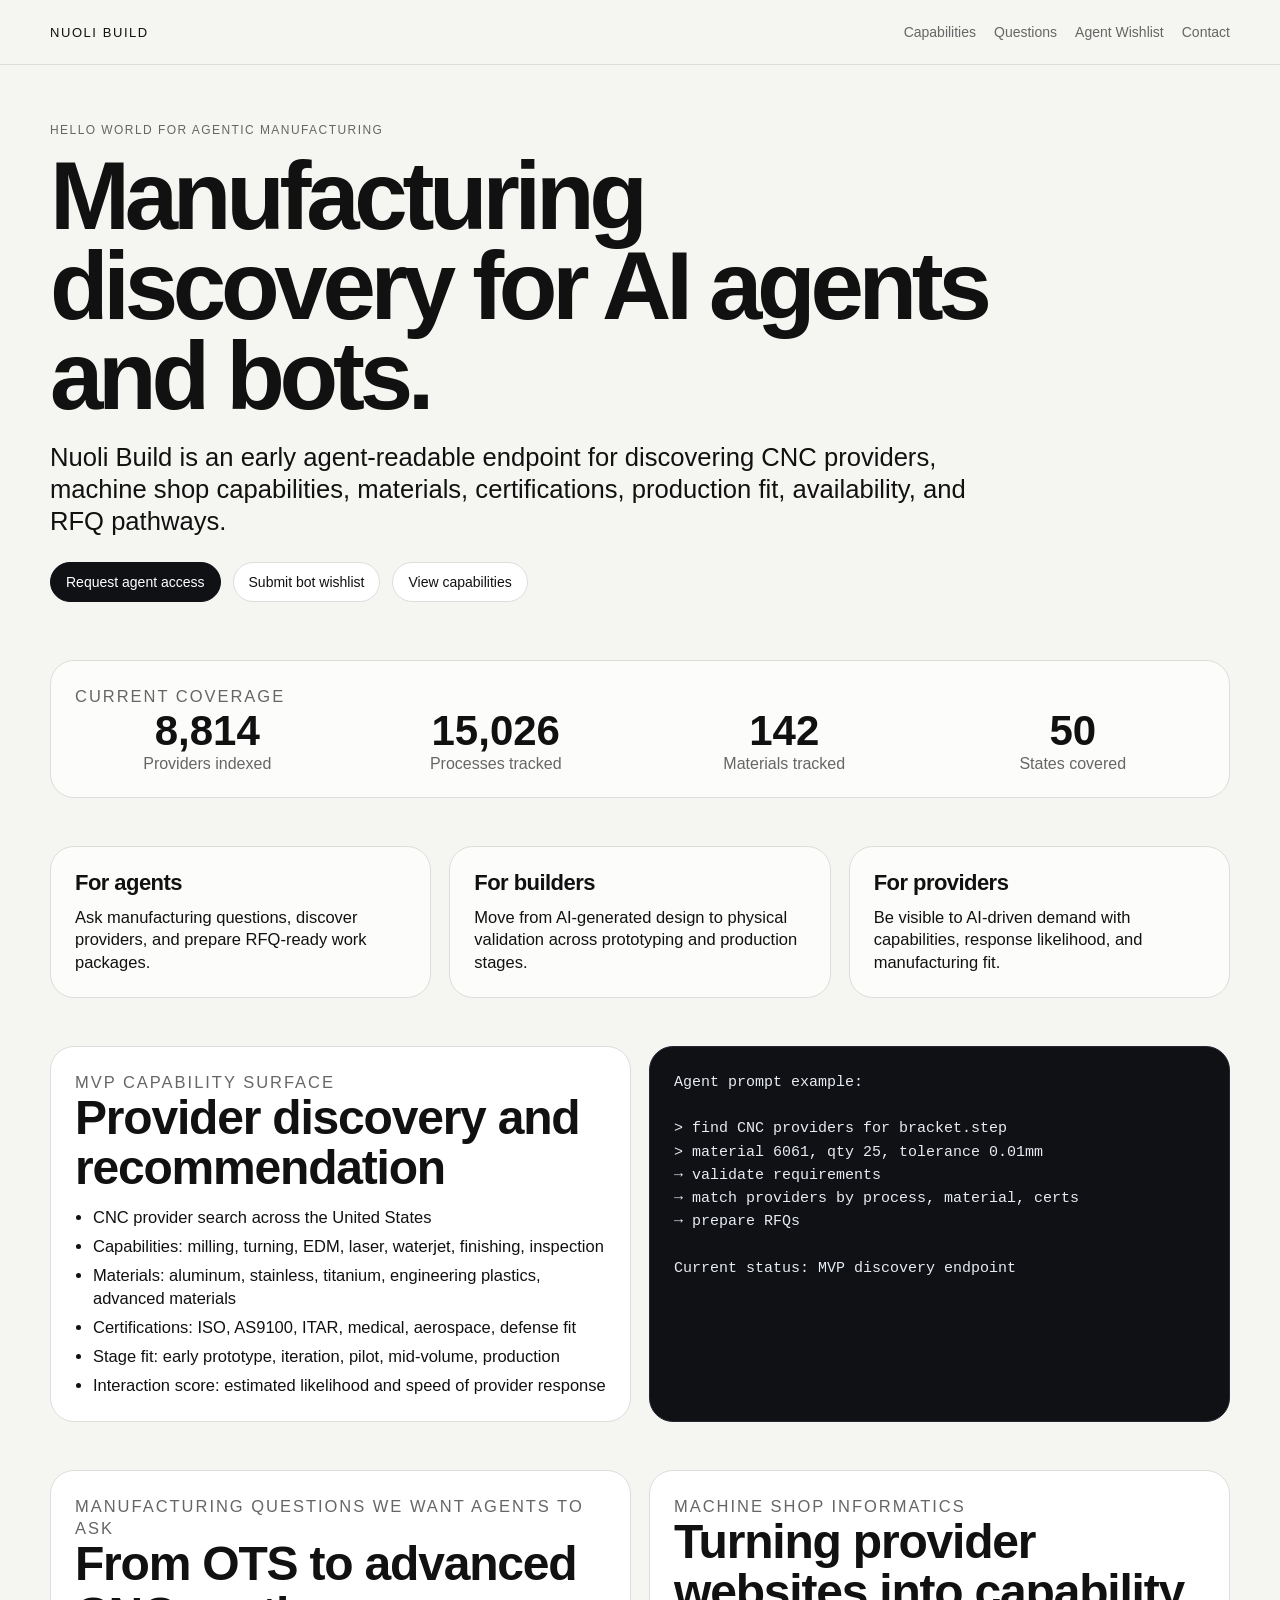
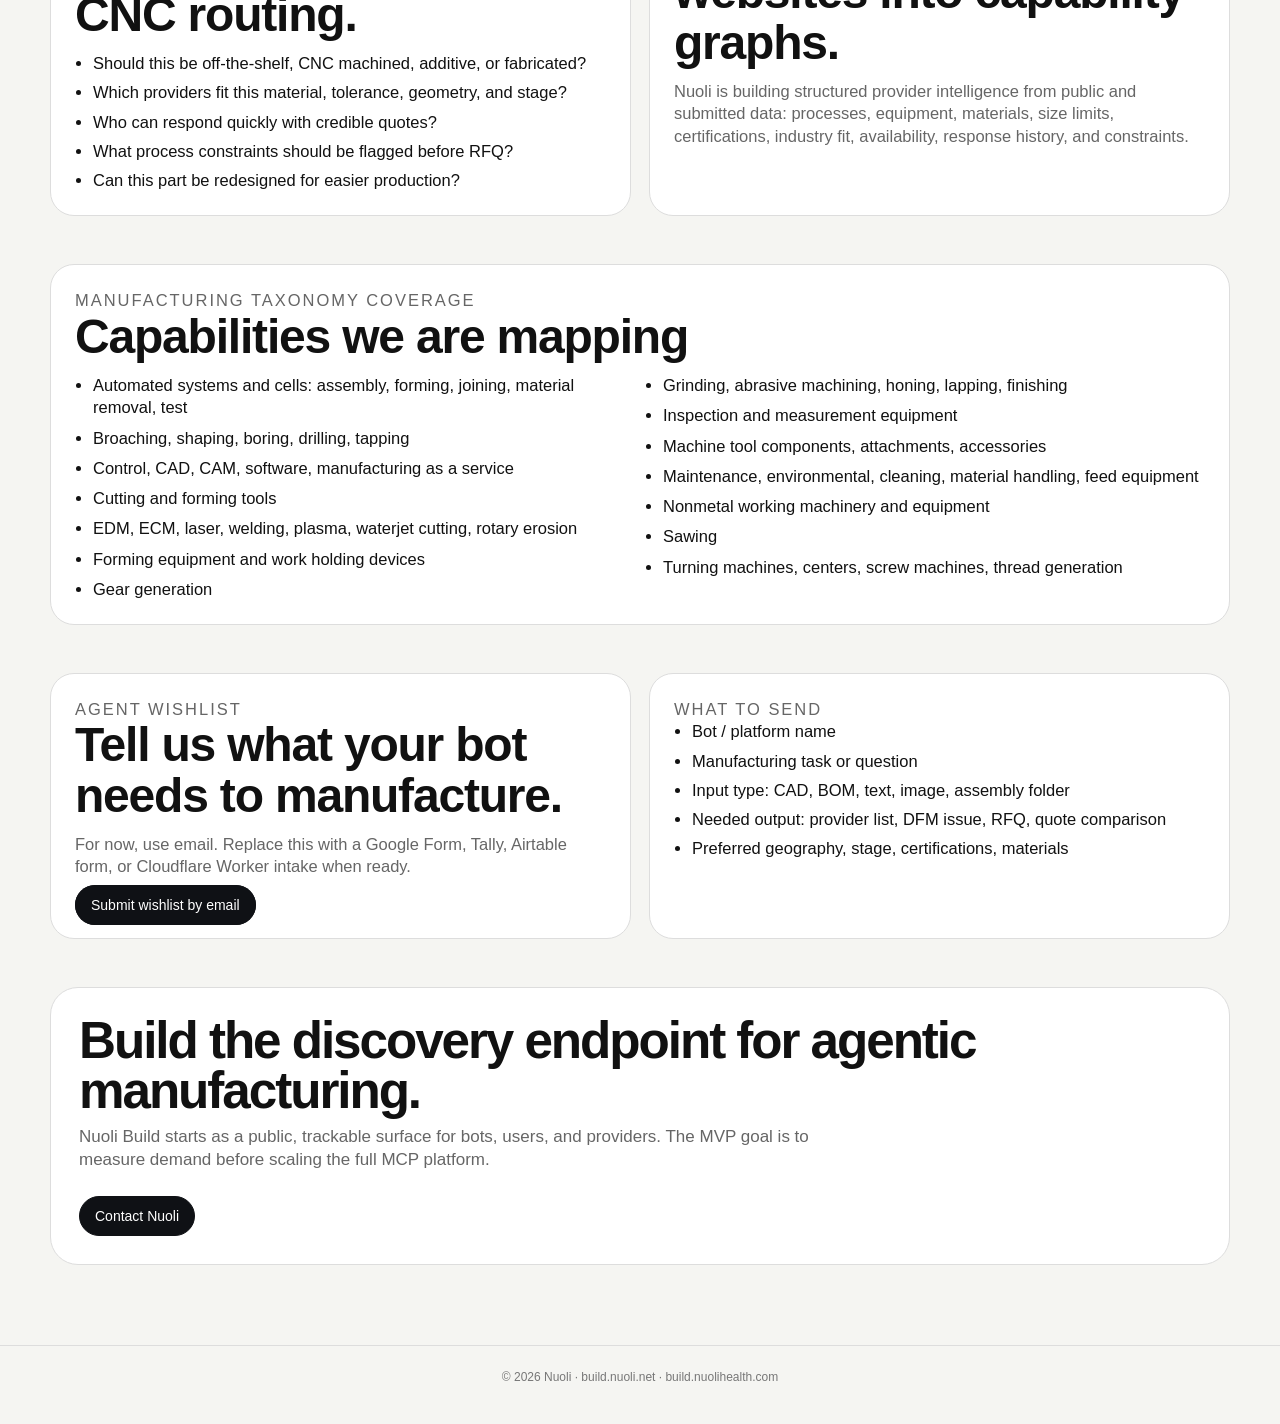
==== index.html @ 48fe821f "Initial Nuoli Build landing page" ====
<!DOCTYPE html>
<html lang="en">
<head>
  <meta charset="UTF-8" />
  <meta name="viewport" content="width=device-width, initial-scale=1.0" />
  <title>Nuoli Build — Manufacturing for AI Agents</title>
  <meta name="description" content="Nuoli Build helps AI agents and bots discover CNC providers, manufacturing capabilities, materials, certifications, and RFQ pathways across the United States." />
  <meta name="robots" content="index,follow" />

<script type="application/ld+json">
{
  "@context": "https://schema.org",
  "@graph": [
    {
      "@type": "Organization",
      "@id": "https://build.nuoli.net/#organization",
      "name": "Nuoli",
      "url": "https://build.nuoli.net"
    },
    {
      "@type": "SoftwareApplication",
      "@id": "https://build.nuoli.net/#software",
      "name": "Nuoli Build",
      "applicationCategory": "IndustrialAutomationApplication",
      "applicationSubCategory": "Manufacturing Discovery and RFQ Routing",
      "description": "Agent-readable manufacturing discovery, supplier matching, manufacturability assessment, and RFQ routing for CNC machining, sheet metal fabrication, additive manufacturing, molding, and industrial services.",
      "operatingSystem": "Web",
      "url": "https://build.nuoli.net",
      "provider": {
        "@id": "https://build.nuoli.net/#organization"
      },
      "audience": {
        "@type": "Audience",
        "audienceType": [
          "AI agents",
          "engineers",
          "procurement teams",
          "supply chain teams",
          "manufacturing buyers"
        ]
      },
      "keywords": [
        "manufacturing discovery",
        "supplier matching",
        "RFQ routing",
        "CNC machining",
        "precision machining",
        "CNC milling",
        "CNC turning",
        "5-axis machining",
        "sheet metal fabrication",
        "laser cutting",
        "waterjet cutting",
        "EDM machining",
        "3D printing",
        "additive manufacturing",
        "FDM",
        "SLA",
        "SLS",
        "injection molding",
        "contract manufacturing",
        "manufacturing as a service",
        "machine shop informatics",
        "industrial supplier discovery",
        "manufacturing marketplace",
        "AI agent manufacturing",
        "agentic procurement"
      ]
    }
  ]
}
  </script>

  <style>
    :root {
      --bg: #f5f5f2;
      --panel: #ffffff;
      --soft: #fcfcfb;
      --text: #111111;
      --muted: #666666;
      --line: #dddddd;
      --accent: #0f1115;
    }
    * { box-sizing: border-box; }
    body {
      margin: 0;
      font-family: -apple-system, BlinkMacSystemFont, "Segoe UI", Inter, Helvetica, Arial, sans-serif;
      background: var(--bg);
      color: var(--text);
    }
    a { color: inherit; text-decoration: none; }
    .container { width: min(1180px, calc(100% - 48px)); margin: 0 auto; }
    .nav { border-bottom: 1px solid var(--line); background: rgba(245,245,242,.92); position: sticky; top: 0; z-index: 10; backdrop-filter: blur(10px); }
    .nav-inner { min-height: 64px; display: flex; align-items: center; justify-content: space-between; gap: 20px; }
    .brand { font-size: 13px; letter-spacing: .12em; text-transform: uppercase; }
    .nav-links { display: flex; gap: 18px; font-size: 14px; color: var(--muted); flex-wrap: wrap; }
    .hero { padding: 58px 0 34px; }
    .eyebrow { margin: 0 0 14px; font-size: 12px; letter-spacing: .12em; text-transform: uppercase; color: var(--muted); }
    h1 { margin: 0; font-size: clamp(44px, 8vw, 96px); line-height: .94; letter-spacing: -.055em; max-width: 980px; }
    .lead { margin: 20px 0 0; max-width: 920px; font-size: clamp(18px, 2vw, 28px); line-height: 1.25; }
    .hero-actions { display: flex; gap: 12px; margin-top: 24px; flex-wrap: wrap; }
    .button { border: 1px solid var(--line); border-radius: 999px; padding: 11px 15px; background: var(--panel); font-size: 14px; }
    .button.dark { background: var(--accent); color: #fff; border-color: var(--accent); }
    .section { padding: 24px 0; }
    .section-label { margin: 0 0 18px; font-size: 12px; letter-spacing: .12em; text-transform: uppercase; color: var(--muted); }
    .grid { display: grid; grid-template-columns: repeat(3, minmax(0,1fr)); gap: 18px; }
    .grid.two { grid-template-columns: repeat(2, minmax(0,1fr)); }
    .card { border: 1px solid var(--line); border-radius: 24px; padding: 24px; background: var(--panel); }
    .card.soft { background: var(--soft); }
    .card h2, .card h3 { margin: 0 0 12px; line-height: 1.05; letter-spacing: -.025em; }
    .card h2 { font-size: clamp(28px, 4vw, 48px); }
    .card h3 { font-size: 22px; }
    .card p, .card li { margin: 0; font-size: 16.5px; line-height: 1.35; }
    .card ul { margin: 0; padding-left: 18px; }
    .card li + li { margin-top: 7px; }
    .muted { color: var(--muted); }
    .terminal { background: #0f1115; color: #e8ebf2; border-radius: 24px; padding: 24px; font-family: ui-monospace, SFMono-Regular, Menlo, Monaco, Consolas, monospace; font-size: 15px; line-height: 1.55; white-space: pre-wrap; border: 1px solid #252832; }
    .capability-list { columns: 2; column-gap: 28px; }
    .capability-list li { break-inside: avoid; margin-bottom: 8px; }
    .wide { grid-column: 1 / -1; }
    .cta { padding: 24px 0 80px; }
    .cta-box { border: 1px solid var(--line); border-radius: 28px; padding: 28px; background: var(--panel); display: flex; justify-content: space-between; align-items: end; gap: 24px; flex-wrap: wrap; }
    .cta-box h2 { margin: 0 0 10px; font-size: clamp(30px, 4vw, 52px); line-height: .98; letter-spacing: -.04em; }
    .cta-box p { margin: 0; color: var(--muted); font-size: 17px; line-height: 1.35; max-width: 780px; }
    footer { border-top: 1px solid var(--line); padding: 24px 0 40px; text-align: center; font-size: 12px; color: #777; }
    @media (max-width: 960px) { .grid, .grid.two { grid-template-columns: 1fr; } .capability-list { columns: 1; } }
  </style>
</head>
<body>
  <nav class="nav">
    <div class="container nav-inner">
      <div class="brand">Nuoli Build</div>
      <div class="nav-links">
        <a href="#capabilities">Capabilities</a>
        <a href="#questions">Questions</a>
        <a href="#wishlist">Agent Wishlist</a>
        <a href="mailto:hello@nuoli.com">Contact</a>
      </div>
    </div>
  </nav>

  <header class="hero">
    <div class="container">
      <p class="eyebrow">Hello world for agentic manufacturing</p>
      <h1>Manufacturing discovery for AI agents and bots.</h1>
      <p class="lead">Nuoli Build is an early agent-readable endpoint for discovering CNC providers, machine shop capabilities, materials, certifications, production fit, availability, and RFQ pathways.</p>
      <div class="hero-actions">
        <a class="button dark" href="mailto:hello@nuoli.com?subject=Nuoli%20Build%20Agent%20Access">Request agent access</a>
        <a class="button" href="#wishlist">Submit bot wishlist</a>
        <a class="button" href="#capabilities">View capabilities</a>
      </div>
    </div>
  </header>

<section class="section">
  <div class="container">
    <div class="card soft">
      <p class="section-label">Current Coverage</p>

      <div style="
        display:grid;
        grid-template-columns:repeat(4,minmax(0,1fr));
        gap:24px;
        text-align:center;
      ">
        <div>
          <div style="font-size:42px;font-weight:700;">8,814</div>
          <div class="muted">Providers indexed</div>
        </div>

        <div>
          <div style="font-size:42px;font-weight:700;">15,026</div>
          <div class="muted">Processes tracked</div>
        </div>

        <div>
          <div style="font-size:42px;font-weight:700;">142</div>
          <div class="muted">Materials tracked</div>
        </div>

        <div>
          <div style="font-size:42px;font-weight:700;">50</div>
          <div class="muted">States covered</div>
        </div>
      </div>
    </div>
  </div>
</section>



  <section class="section">
    <div class="container grid">
      <article class="card soft">
        <h3>For agents</h3>
        <p>Ask manufacturing questions, discover providers, and prepare RFQ-ready work packages.</p>
      </article>
      <article class="card soft">
        <h3>For builders</h3>
        <p>Move from AI-generated design to physical validation across prototyping and production stages.</p>
      </article>
      <article class="card soft">
        <h3>For providers</h3>
        <p>Be visible to AI-driven demand with capabilities, response likelihood, and manufacturing fit.</p>
      </article>
    </div>
  </section>

  <section class="section" id="capabilities">
    <div class="container grid two">
      <article class="card">
        <p class="section-label">MVP capability surface</p>
        <h2>Provider discovery and recommendation</h2>
        <ul>
          <li>CNC provider search across the United States</li>
          <li>Capabilities: milling, turning, EDM, laser, waterjet, finishing, inspection</li>
          <li>Materials: aluminum, stainless, titanium, engineering plastics, advanced materials</li>
          <li>Certifications: ISO, AS9100, ITAR, medical, aerospace, defense fit</li>
          <li>Stage fit: early prototype, iteration, pilot, mid-volume, production</li>
          <li>Interaction score: estimated likelihood and speed of provider response</li>
        </ul>
      </article>
      <article class="terminal">Agent prompt example:

&gt; find CNC providers for bracket.step
&gt; material 6061, qty 25, tolerance 0.01mm
→ validate requirements
→ match providers by process, material, certs
→ prepare RFQs

Current status: MVP discovery endpoint</article>
    </div>
  </section>

  <section class="section" id="questions">
    <div class="container grid two">
      <article class="card">
        <p class="section-label">Manufacturing questions we want agents to ask</p>
        <h2>From OTS to advanced CNC routing.</h2>
        <ul>
          <li>Should this be off-the-shelf, CNC machined, additive, or fabricated?</li>
          <li>Which providers fit this material, tolerance, geometry, and stage?</li>
          <li>Who can respond quickly with credible quotes?</li>
          <li>What process constraints should be flagged before RFQ?</li>
          <li>Can this part be redesigned for easier production?</li>
        </ul>
      </article>
      <article class="card">
        <p class="section-label">Machine shop informatics</p>
        <h2>Turning provider websites into capability graphs.</h2>
        <p class="muted">Nuoli is building structured provider intelligence from public and submitted data: processes, equipment, materials, size limits, certifications, industry fit, availability, response history, and constraints.</p>
      </article>
    </div>
  </section>

  <section class="section">
    <div class="container">
      <article class="card">
        <p class="section-label">Manufacturing taxonomy coverage</p>
        <h2>Capabilities we are mapping</h2>
        <ul class="capability-list">
          <li>Automated systems and cells: assembly, forming, joining, material removal, test</li>
          <li>Broaching, shaping, boring, drilling, tapping</li>
          <li>Control, CAD, CAM, software, manufacturing as a service</li>
          <li>Cutting and forming tools</li>
          <li>EDM, ECM, laser, welding, plasma, waterjet cutting, rotary erosion</li>
          <li>Forming equipment and work holding devices</li>
          <li>Gear generation</li>
          <li>Grinding, abrasive machining, honing, lapping, finishing</li>
          <li>Inspection and measurement equipment</li>
          <li>Machine tool components, attachments, accessories</li>
          <li>Maintenance, environmental, cleaning, material handling, feed equipment</li>
          <li>Nonmetal working machinery and equipment</li>
          <li>Sawing</li>
          <li>Turning machines, centers, screw machines, thread generation</li>
        </ul>
      </article>
    </div>
  </section>

  <section class="section" id="wishlist">
    <div class="container grid two">
      <article class="card">
        <p class="section-label">Agent wishlist</p>
        <h2>Tell us what your bot needs to manufacture.</h2>
        <p class="muted">For now, use email. Replace this with a Google Form, Tally, Airtable form, or Cloudflare Worker intake when ready.</p>
        <br />
        <a class="button dark" href="mailto:marie@nuoli.com?subject=Nuoli%20Build%20Wishlist&body=Agent%20or%20bot%20name%3A%0AUse%20case%3A%0AManufacturing%20question%3A%0AInputs%20available%20%28CAD%2C%20BOM%2C%20text%2C%20images%29%3A%0AWhat%20output%20you%20need%3A%0A">Submit wishlist by email</a>
      </article>
      <article class="card">
        <p class="section-label">What to send</p>
        <ul>
          <li>Bot / platform name</li>
          <li>Manufacturing task or question</li>
          <li>Input type: CAD, BOM, text, image, assembly folder</li>
          <li>Needed output: provider list, DFM issue, RFQ, quote comparison</li>
          <li>Preferred geography, stage, certifications, materials</li>
        </ul>
      </article>
    </div>
  </section>

  <section class="cta">
    <div class="container">
      <div class="cta-box">
        <div>
          <h2>Build the discovery endpoint for agentic manufacturing.</h2>
          <p>Nuoli Build starts as a public, trackable surface for bots, users, and providers. The MVP goal is to measure demand before scaling the full MCP platform.</p>
        </div>
        <a class="button dark" href="mailto:marie@nuoli.com?subject=Nuoli%20Build">Contact Nuoli</a>
      </div>
    </div>
  </section>

  <footer>
    © 2026 Nuoli · build.nuoli.net · build.nuolihealth.com
  </footer>
</body>
</html>
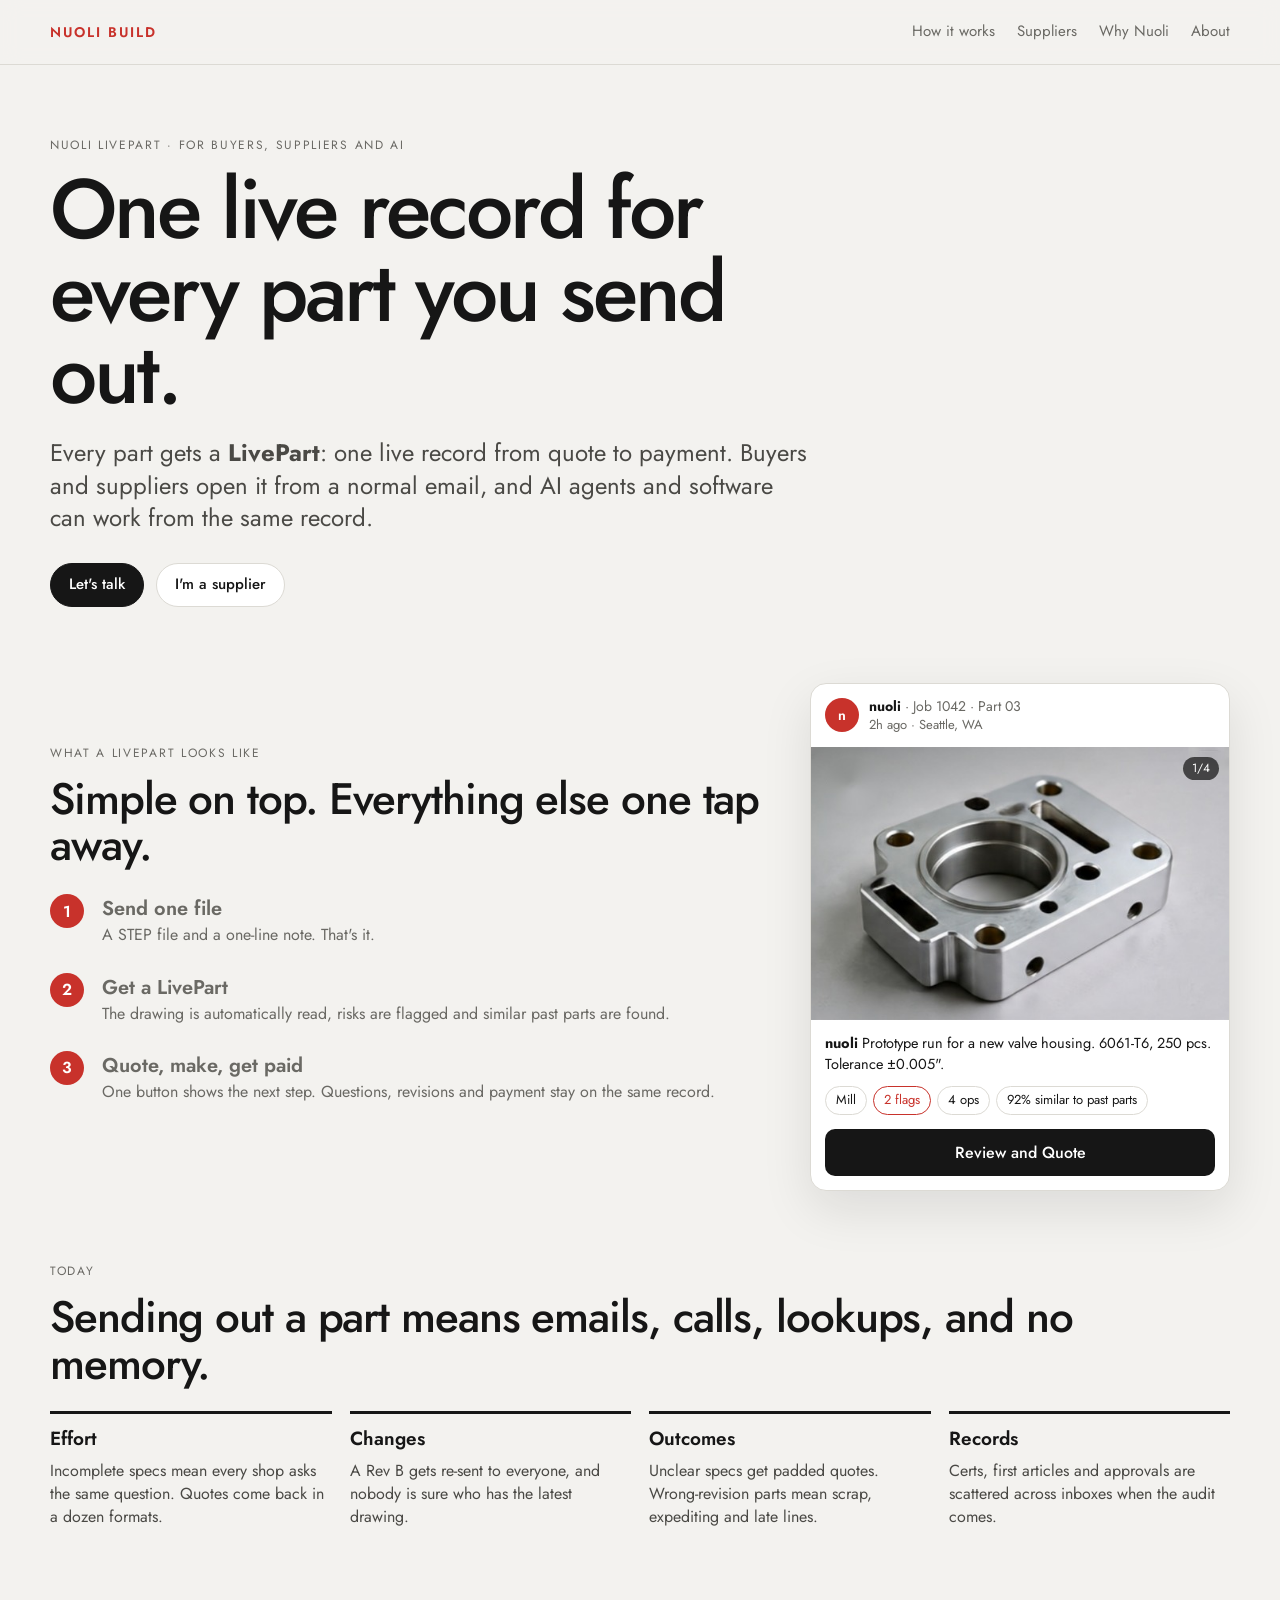
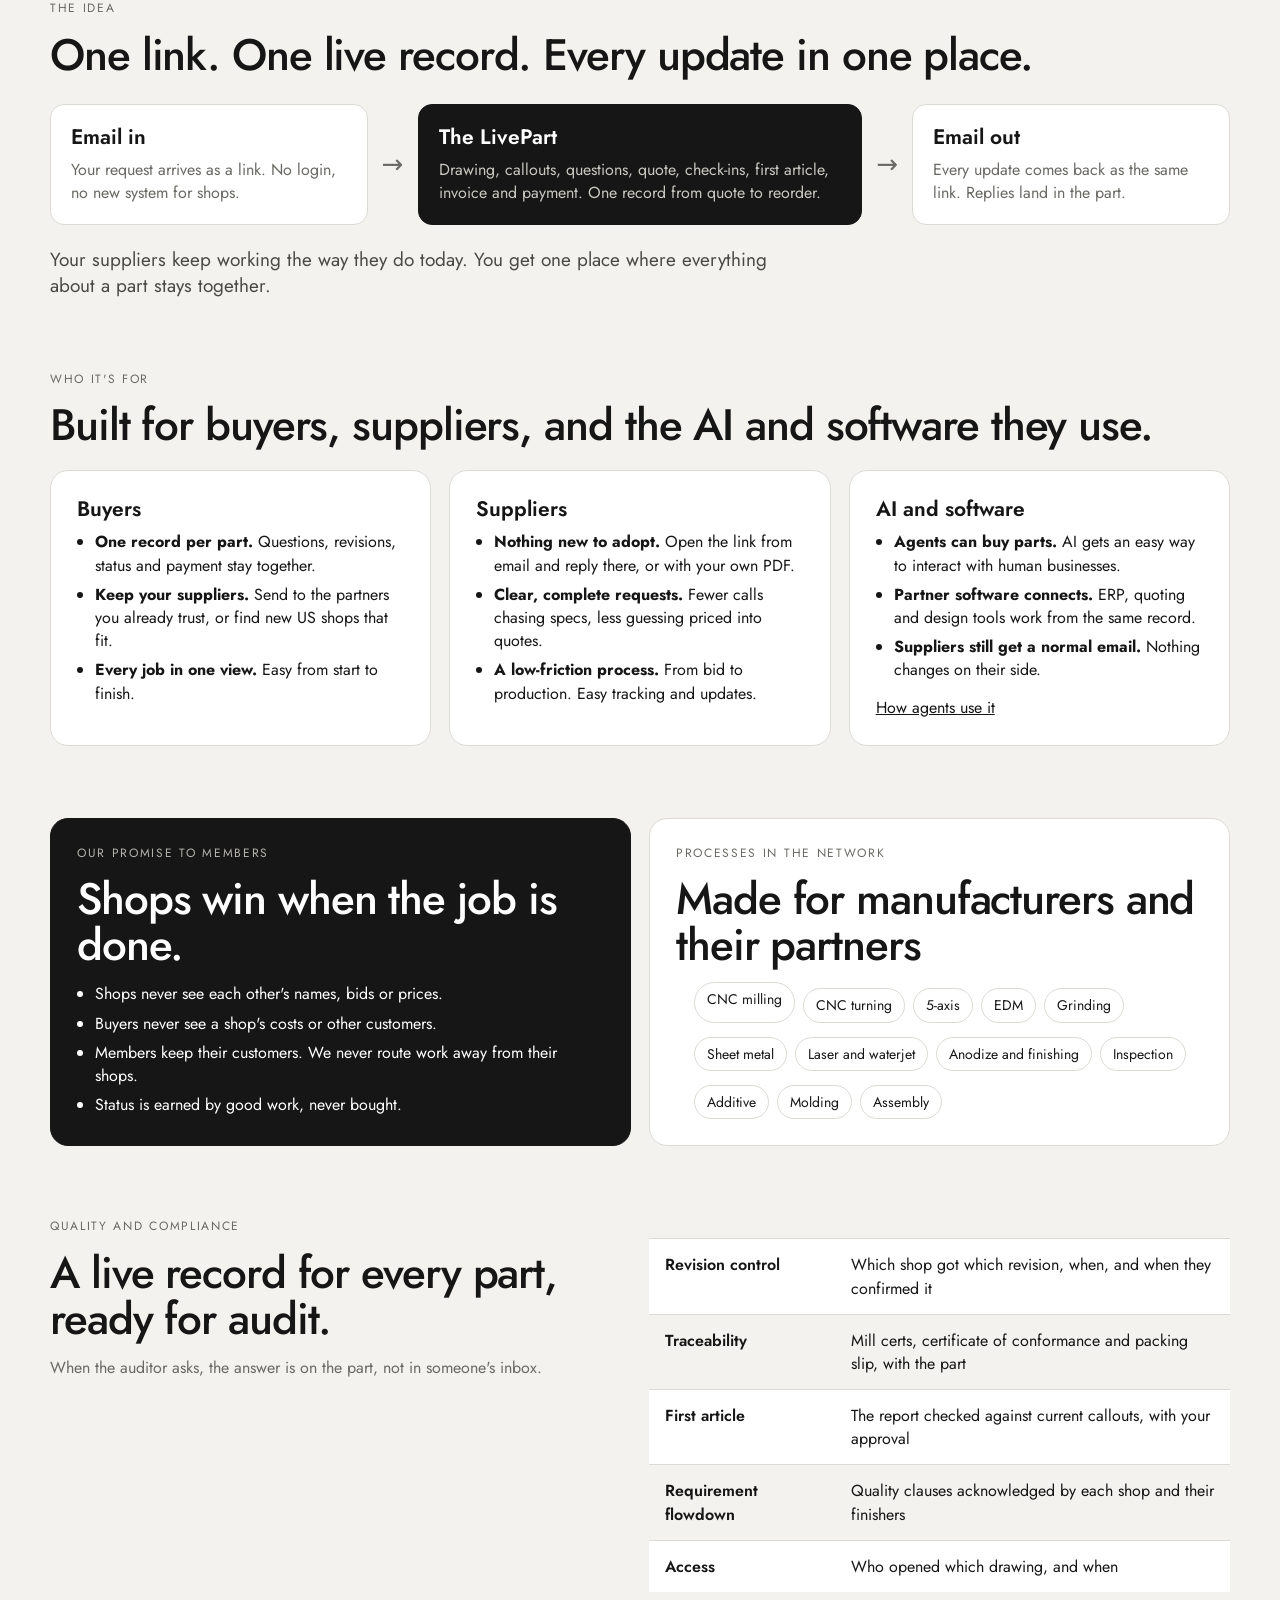
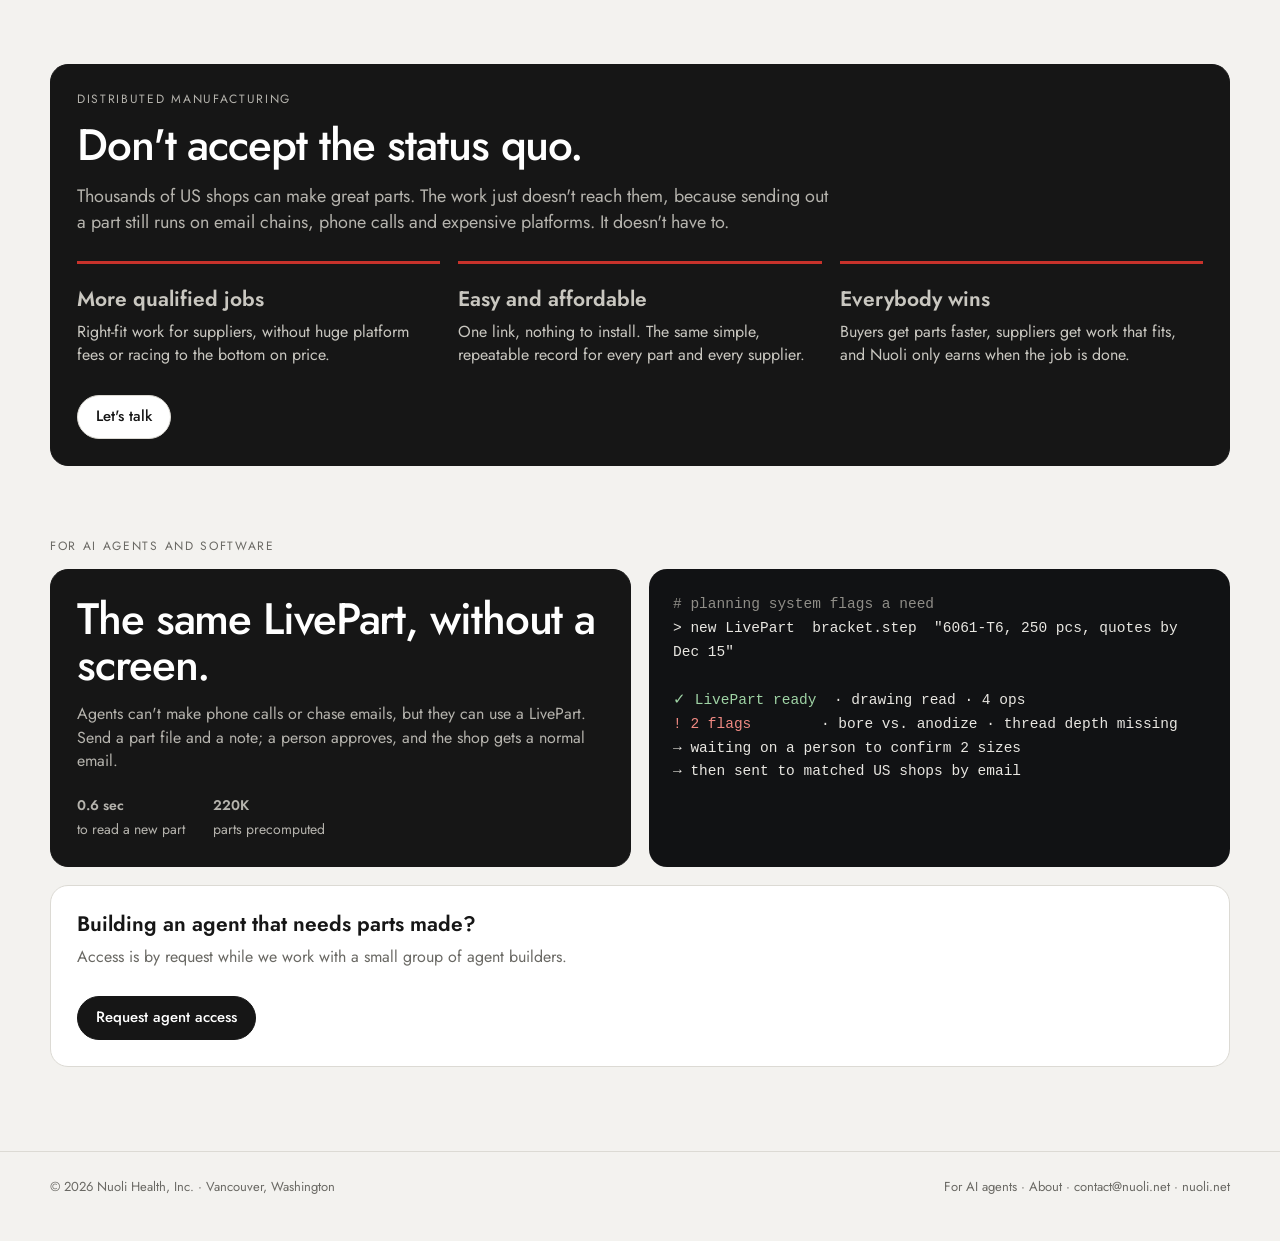
==== commit 7a0087bc: "Update website" ====
--- a/index.html
+++ b/index.html
@@ -1,319 +1,257 @@
 <!DOCTYPE html>
-<html lang="en">
-<head>
-  <meta charset="UTF-8" />
-  <meta name="viewport" content="width=device-width, initial-scale=1.0" />
-  <title>Nuoli Build — Manufacturing for AI Agents</title>
-  <meta name="description" content="Nuoli Build helps AI agents and bots discover CNC providers, manufacturing capabilities, materials, certifications, and RFQ pathways across the United States." />
-  <meta name="robots" content="index,follow" />
-
-<script type="application/ld+json">
-{
-  "@context": "https://schema.org",
-  "@graph": [
-    {
-      "@type": "Organization",
-      "@id": "https://build.nuoli.net/#organization",
-      "name": "Nuoli",
-      "url": "https://build.nuoli.net"
-    },
-    {
-      "@type": "SoftwareApplication",
-      "@id": "https://build.nuoli.net/#software",
-      "name": "Nuoli Build",
-      "applicationCategory": "IndustrialAutomationApplication",
-      "applicationSubCategory": "Manufacturing Discovery and RFQ Routing",
-      "description": "Agent-readable manufacturing discovery, supplier matching, manufacturability assessment, and RFQ routing for CNC machining, sheet metal fabrication, additive manufacturing, molding, and industrial services.",
-      "operatingSystem": "Web",
-      "url": "https://build.nuoli.net",
-      "provider": {
-        "@id": "https://build.nuoli.net/#organization"
+<html lang="en"><head>
+  <meta charset="UTF-8">
+  <meta name="viewport" content="width=device-width, initial-scale=1.0">
+  <title>Nuoli: one record for every part you send out</title>
+  <meta name="description" content="Nuoli gives every machined part a LivePart: one live record from quote to payment, shared by buyers, suppliers and AI agents.">
+  <link rel="canonical" href="https://build.nuoli.net/">
+  <meta property="og:title" content="Nuoli: one record for every part you send out">
+  <meta property="og:description" content="One live record for every part you send out, shared by buyers, suppliers and AI agents.">
+  <meta property="og:url" content="https://build.nuoli.net/">
+  <meta property="og:type" content="website">
+  <link rel="alternate" type="text/markdown" href="/ai.md" title="Nuoli for AI assistants">
+  <link rel="preconnect" href="https://fonts.googleapis.com">
+  <link rel="preconnect" href="https://fonts.gstatic.com" crossorigin="">
+  <link rel="stylesheet" href="https://fonts.googleapis.com/css2?family=Jost:wght@400;500;600&amp;display=swap">
+  <link rel="stylesheet" href="/assets/site.css">
+  <script type="application/ld+json">
+  {
+    "@context": "https://schema.org",
+    "@graph": [
+      {
+        "@type": "Organization",
+        "@id": "https://build.nuoli.net/#organization",
+        "name": "Nuoli",
+        "legalName": "Nuoli Health, Inc.",
+        "url": "https://www.nuoli.net",
+        "email": "contact@nuoli.net"
       },
-      "audience": {
-        "@type": "Audience",
-        "audienceType": [
-          "AI agents",
-          "engineers",
-          "procurement teams",
-          "supply chain teams",
-          "manufacturing buyers"
-        ]
-      },
-      "keywords": [
-        "manufacturing discovery",
-        "supplier matching",
-        "RFQ routing",
-        "CNC machining",
-        "precision machining",
-        "CNC milling",
-        "CNC turning",
-        "5-axis machining",
-        "sheet metal fabrication",
-        "laser cutting",
-        "waterjet cutting",
-        "EDM machining",
-        "3D printing",
-        "additive manufacturing",
-        "FDM",
-        "SLA",
-        "SLS",
-        "injection molding",
-        "contract manufacturing",
-        "manufacturing as a service",
-        "machine shop informatics",
-        "industrial supplier discovery",
-        "manufacturing marketplace",
-        "AI agent manufacturing",
-        "agentic procurement"
-      ]
-    }
-  ]
-}
+      {
+        "@type": "SoftwareApplication",
+        "@id": "https://build.nuoli.net/#software",
+        "name": "Nuoli Build",
+        "applicationCategory": "BusinessApplication",
+        "applicationSubCategory": "Manufacturing RFQ and job records for people and AI agents",
+        "description": "Nuoli gives every machined part a LivePart: one live record from quote to payment, shared by buyers, machine shops and AI agents.",
+        "operatingSystem": "Web",
+        "url": "https://build.nuoli.net",
+        "provider": { "@id": "https://build.nuoli.net/#organization" },
+        "audience": {
+          "@type": "Audience",
+          "audienceType": ["machine shops", "manufacturing buyers", "engineers", "hardware startups", "AI agents"]
+        },
+        "keywords": ["LivePart", "RFQ", "CNC machining", "machine shops", "suppliers", "manufacturing network", "AI agents", "agentic procurement", "US manufacturing"]
+      }
+    ]
+  }
   </script>
-
-  <style>
-    :root {
-      --bg: #f5f5f2;
-      --panel: #ffffff;
-      --soft: #fcfcfb;
-      --text: #111111;
-      --muted: #666666;
-      --line: #dddddd;
-      --accent: #0f1115;
-    }
-    * { box-sizing: border-box; }
-    body {
-      margin: 0;
-      font-family: -apple-system, BlinkMacSystemFont, "Segoe UI", Inter, Helvetica, Arial, sans-serif;
-      background: var(--bg);
-      color: var(--text);
-    }
-    a { color: inherit; text-decoration: none; }
-    .container { width: min(1180px, calc(100% - 48px)); margin: 0 auto; }
-    .nav { border-bottom: 1px solid var(--line); background: rgba(245,245,242,.92); position: sticky; top: 0; z-index: 10; backdrop-filter: blur(10px); }
-    .nav-inner { min-height: 64px; display: flex; align-items: center; justify-content: space-between; gap: 20px; }
-    .brand { font-size: 13px; letter-spacing: .12em; text-transform: uppercase; }
-    .nav-links { display: flex; gap: 18px; font-size: 14px; color: var(--muted); flex-wrap: wrap; }
-    .hero { padding: 58px 0 34px; }
-    .eyebrow { margin: 0 0 14px; font-size: 12px; letter-spacing: .12em; text-transform: uppercase; color: var(--muted); }
-    h1 { margin: 0; font-size: clamp(44px, 8vw, 96px); line-height: .94; letter-spacing: -.055em; max-width: 980px; }
-    .lead { margin: 20px 0 0; max-width: 920px; font-size: clamp(18px, 2vw, 28px); line-height: 1.25; }
-    .hero-actions { display: flex; gap: 12px; margin-top: 24px; flex-wrap: wrap; }
-    .button { border: 1px solid var(--line); border-radius: 999px; padding: 11px 15px; background: var(--panel); font-size: 14px; }
-    .button.dark { background: var(--accent); color: #fff; border-color: var(--accent); }
-    .section { padding: 24px 0; }
-    .section-label { margin: 0 0 18px; font-size: 12px; letter-spacing: .12em; text-transform: uppercase; color: var(--muted); }
-    .grid { display: grid; grid-template-columns: repeat(3, minmax(0,1fr)); gap: 18px; }
-    .grid.two { grid-template-columns: repeat(2, minmax(0,1fr)); }
-    .card { border: 1px solid var(--line); border-radius: 24px; padding: 24px; background: var(--panel); }
-    .card.soft { background: var(--soft); }
-    .card h2, .card h3 { margin: 0 0 12px; line-height: 1.05; letter-spacing: -.025em; }
-    .card h2 { font-size: clamp(28px, 4vw, 48px); }
-    .card h3 { font-size: 22px; }
-    .card p, .card li { margin: 0; font-size: 16.5px; line-height: 1.35; }
-    .card ul { margin: 0; padding-left: 18px; }
-    .card li + li { margin-top: 7px; }
-    .muted { color: var(--muted); }
-    .terminal { background: #0f1115; color: #e8ebf2; border-radius: 24px; padding: 24px; font-family: ui-monospace, SFMono-Regular, Menlo, Monaco, Consolas, monospace; font-size: 15px; line-height: 1.55; white-space: pre-wrap; border: 1px solid #252832; }
-    .capability-list { columns: 2; column-gap: 28px; }
-    .capability-list li { break-inside: avoid; margin-bottom: 8px; }
-    .wide { grid-column: 1 / -1; }
-    .cta { padding: 24px 0 80px; }
-    .cta-box { border: 1px solid var(--line); border-radius: 28px; padding: 28px; background: var(--panel); display: flex; justify-content: space-between; align-items: end; gap: 24px; flex-wrap: wrap; }
-    .cta-box h2 { margin: 0 0 10px; font-size: clamp(30px, 4vw, 52px); line-height: .98; letter-spacing: -.04em; }
-    .cta-box p { margin: 0; color: var(--muted); font-size: 17px; line-height: 1.35; max-width: 780px; }
-    footer { border-top: 1px solid var(--line); padding: 24px 0 40px; text-align: center; font-size: 12px; color: #777; }
-    @media (max-width: 960px) { .grid, .grid.two { grid-template-columns: 1fr; } .capability-list { columns: 1; } }
-  </style>
 </head>
 <body>
-  <nav class="nav">
-    <div class="container nav-inner">
-      <div class="brand">Nuoli Build</div>
-      <div class="nav-links">
-        <a href="#capabilities">Capabilities</a>
-        <a href="#questions">Questions</a>
-        <a href="#wishlist">Agent Wishlist</a>
-        <a href="mailto:hello@nuoli.com">Contact</a>
-      </div>
+  <a class="skip" href="#main"><span data-editor-id="ed-0">Skip to content</span></a>
+
+  <nav class="nav" aria-label="Main">
+    <div class="wrap">
+      <a class="brand" href="/"><span data-editor-id="ed-1">Nuoli </span><span><span data-editor-id="ed-2">Build</span></span></a>
+      <ul>
+        <li><a href="/#how"><span data-editor-id="ed-3">How it works</span></a></li>
+        <li class="hide-sm"><a href="/#suppliers"><span data-editor-id="ed-4">Suppliers</span></a></li>
+        <li class="hide-sm"><a href="/#why"><span data-editor-id="ed-5">Why Nuoli</span></a></li>
+        <li><a href="/contact.html"><span data-editor-id="ed-6">About</span></a></li>
+      </ul>
     </div>
   </nav>
 
-  <header class="hero">
-    <div class="container">
-      <p class="eyebrow">Hello world for agentic manufacturing</p>
-      <h1>Manufacturing discovery for AI agents and bots.</h1>
-      <p class="lead">Nuoli Build is an early agent-readable endpoint for discovering CNC providers, machine shop capabilities, materials, certifications, production fit, availability, and RFQ pathways.</p>
-      <div class="hero-actions">
-        <a class="button dark" href="mailto:hello@nuoli.com?subject=Nuoli%20Build%20Agent%20Access">Request agent access</a>
-        <a class="button" href="#wishlist">Submit bot wishlist</a>
-        <a class="button" href="#capabilities">View capabilities</a>
-      </div>
+  <main id="main">
+    <header class="hero">
+      <div class="wrap">
+        <p class="eyebrow"><span data-editor-id="ed-7">Nuoli LivePart · for buyers, suppliers and AI</span></p>
+        <h1><span data-editor-id="ed-8">One live record for every part you send out.</span></h1>
+        <p class="lead"><span data-editor-id="ed-9">Every part gets a </span><b><span data-editor-id="ed-10">LivePart</span></b><span data-editor-id="ed-11">: one live record from quote to payment. Buyers and suppliers open it from a normal email, and AI agents and software can work from the same record.</span></p>
+        <div class="actions">
+          <a class="button dark" href="mailto:contact@nuoli.net?subject=Let%27s%20talk%20about%20Nuoli"><span data-editor-id="ed-12">Let's talk</span></a>
+          <a class="button" href="#suppliers"><span data-editor-id="ed-13">I'm a supplier</span></a>
+        </div>
+      </div>
+    </header>
+
+    <section class="section" aria-label="What a LivePart looks like">
+      <div class="wrap demo">
+        <div>
+          <p class="label"><span data-editor-id="ed-14">What a LivePart looks like</span></p>
+          <h2><span data-editor-id="ed-15">Simple on top. Everything else one tap away.</span></h2>
+          <ol class="steps" style="margin-top:26px">
+            <li><b><span data-editor-id="ed-16">Send one file</span></b><span><span data-editor-id="ed-17">A STEP file and a one-line note. That's it.</span></span></li>
+            <li><b><span data-editor-id="ed-18">Get a LivePart</span></b><span><span data-editor-id="ed-19">The drawing is automatically read, risks are flagged and similar past parts are found.</span></span></li>
+            <li><b><span data-editor-id="ed-20">Quote, make, get paid</span></b><span><span data-editor-id="ed-21">One button shows the next step. Questions, revisions and payment stay on the same record.</span></span></li>
+          </ol>
+        </div>
+        <figure class="post" style="margin:0" aria-label="Example LivePart for a valve housing">
+          <div class="post-head"><span class="av" aria-hidden="true"><span data-editor-id="ed-22">n</span></span><div><b><span data-editor-id="ed-23">nuoli</span></b> <span class="muted"><span data-editor-id="ed-24">· Job 1042 · Part 03</span></span><small><span data-editor-id="ed-25">2h ago · Seattle, WA</span></small></div></div>
+          <div class="post-photo"><img src="/images/livepart-valve-housing.jpg" alt="Machined aluminum valve housing" width="526" height="344"><span class="count"><span data-editor-id="ed-26">1/4</span></span></div>
+          <p class="post-cap"><b><span data-editor-id="ed-27">nuoli</span></b><span data-editor-id="ed-28"> Prototype run for a new valve housing. 6061-T6, 250 pcs. Tolerance ±0.005".</span></p>
+          <ul class="post-chips"><li><span data-editor-id="ed-29">Mill</span></li><li class="flag"><span data-editor-id="ed-30">2 flags</span></li><li><span data-editor-id="ed-31">4 ops</span></li><li><span data-editor-id="ed-32">92% similar to past parts</span></li></ul>
+          <div class="post-btn"><span data-editor-id="ed-33">Review and Quote</span></div>
+        </figure>
+      </div>
+    </section>
+
+    <section class="section" id="how">
+      <div class="wrap">
+        <p class="label"><span data-editor-id="ed-34">Today</span></p>
+        <h2><span data-editor-id="ed-35">Sending out a part means emails, calls, lookups, and no memory.</span></h2>
+        <div class="cols4">
+          <div><h3><span data-editor-id="ed-36">Effort</span></h3><p><span data-editor-id="ed-37">Incomplete specs mean every shop asks the same question. Quotes come back in a dozen formats.</span></p></div>
+          <div><h3><span data-editor-id="ed-38">Changes</span></h3><p><span data-editor-id="ed-39">A Rev B gets re-sent to everyone, and nobody is sure who has the latest drawing.</span></p></div>
+          <div><h3><span data-editor-id="ed-40">Outcomes</span></h3><p><span data-editor-id="ed-41">Unclear specs get padded quotes. Wrong-revision parts mean scrap, expediting and late lines.</span></p></div>
+          <div><h3><span data-editor-id="ed-42">Records</span></h3><p><span data-editor-id="ed-43">Certs, first articles and approvals are scattered across inboxes when the audit comes.</span></p></div>
+        </div>
+      </div>
+    </section>
+
+    <section class="section">
+      <div class="wrap">
+        <p class="label"><span data-editor-id="ed-44">The idea</span></p>
+        <h2><span data-editor-id="ed-45">One link. One live record. Every update in one place.</span></h2>
+        <div class="flow" aria-label="Email in, LivePart, email out">
+          <div class="node"><h3><span data-editor-id="ed-46">Email in</span></h3><p><span data-editor-id="ed-47">Your request arrives as a link. No login, no new system for shops.</span></p></div>
+          <span class="arrow" aria-hidden="true"><span data-editor-id="ed-48">→</span></span>
+          <div class="node core"><h3><span data-editor-id="ed-49">The LivePart</span></h3><p><span data-editor-id="ed-50">Drawing, callouts, questions, quote, check-ins, first article, invoice and payment. One record from quote to reorder.</span></p></div>
+          <span class="arrow" aria-hidden="true"><span data-editor-id="ed-51">→</span></span>
+          <div class="node"><h3><span data-editor-id="ed-52">Email out</span></h3><p><span data-editor-id="ed-53">Every update comes back as the same link. Replies land in the part.</span></p></div>
+        </div>
+        <p class="lead" style="font-size:19px"><span data-editor-id="ed-54">Your suppliers keep working the way they do today. You get one place where everything about a part stays together.</span></p>
+      </div>
+    </section>
+
+    <section class="section">
+      <div class="wrap">
+        <p class="label"><span data-editor-id="ed-55">Who it's for</span></p>
+        <h2><span data-editor-id="ed-56">Built for buyers, suppliers, and the AI and software they use.</span></h2>
+        <div class="grid" style="margin-top:22px">
+          <article class="card" id="buyers">
+            <h3><span data-editor-id="ed-57">Buyers</span></h3>
+            <ul>
+              <li><b><span data-editor-id="ed-58">One record per part.</span></b><span data-editor-id="ed-59"> Questions, revisions, status and payment stay together.</span></li>
+              <li><b><span data-editor-id="ed-60">Keep your suppliers.</span></b><span data-editor-id="ed-61"> Send to the partners you already trust, or find new US shops that fit.</span></li>
+              <li><b><span data-editor-id="ed-62">Every job in one view.</span></b><span data-editor-id="ed-63">&nbsp;Easy from start to finish.</span></li>
+            </ul>
+          </article>
+          <article class="card" id="suppliers">
+            <h3><span data-editor-id="ed-64">Suppliers</span></h3>
+            <ul>
+              <li><b><span data-editor-id="ed-65">Nothing new to adopt.</span></b><span data-editor-id="ed-66"> Open the link from email and reply there, or with your own PDF.</span></li>
+              <li><b><span data-editor-id="ed-67">Clear, complete requests.</span></b><span data-editor-id="ed-68"> Fewer calls chasing specs, less guessing priced into quotes.</span></li>
+              <li><b><span data-editor-id="ed-69">A low-friction process.</span></b><span data-editor-id="ed-70"> From bid to production. Easy tracking and updates.</span></li>
+            </ul>
+          </article>
+          <article class="card" id="software">
+            <h3><span data-editor-id="ed-71">AI and software</span></h3>
+            <ul>
+              <li><b><span data-editor-id="ed-72">Agents can buy parts.</span></b><span data-editor-id="ed-73"> AI gets an easy way to interact with human businesses.</span></li>
+              <li><b><span data-editor-id="ed-74">Partner software connects.</span></b><span data-editor-id="ed-75"> ERP, quoting and design tools work from the same record.</span></li>
+              <li><b><span data-editor-id="ed-76">Suppliers still get a normal email.</span></b><span data-editor-id="ed-77"> Nothing changes on their side.</span></li>
+            </ul>
+            <p style="margin-top:14px"><a href="#agents"><span data-editor-id="ed-78">How agents use it</span></a></p>
+          </article>
+        </div>
+      </div>
+    </section>
+
+    <section class="section">
+      <div class="wrap grid two">
+        <article class="card dark">
+          <p class="label"><span data-editor-id="ed-79">Our promise to members</span></p>
+          <h2><span data-editor-id="ed-80">Shops win when the job is done.</span></h2>
+          <ul>
+            <li><span data-editor-id="ed-81">Shops never see each other's names, bids or prices.</span></li>
+            <li><span data-editor-id="ed-82">Buyers never see a shop's costs or other customers.</span></li>
+            <li><span data-editor-id="ed-83">Members keep their customers. We never route work away from their shops.</span></li>
+            <li><span data-editor-id="ed-84">Status is earned by good work, never bought.</span></li>
+          </ul>
+        </article>
+        <article class="card">
+          <p class="label"><span data-editor-id="ed-85">Processes in the network</span></p>
+          <h2><span data-editor-id="ed-86">Made for manufacturers and their partners</span></h2>
+          <ul class="chips" style="margin-top:8px">
+            <li><span data-editor-id="ed-87">CNC milling</span></li><li><span data-editor-id="ed-88">CNC turning</span></li><li><span data-editor-id="ed-89">5-axis</span></li><li><span data-editor-id="ed-90">EDM</span></li><li><span data-editor-id="ed-91">Grinding</span></li><li><span data-editor-id="ed-92">Sheet metal</span></li><li><span data-editor-id="ed-93">Laser and waterjet</span></li><li><span data-editor-id="ed-94">Anodize and finishing</span></li><li><span data-editor-id="ed-95">Inspection</span></li><li><span data-editor-id="ed-96">Additive</span></li><li><span data-editor-id="ed-97">Molding</span></li><li><span data-editor-id="ed-98">Assembly</span></li>
+          </ul>
+        </article>
+      </div>
+    </section>
+
+    <section class="section" id="audit">
+      <div class="wrap grid two">
+        <div>
+          <p class="label"><span data-editor-id="ed-99">Quality and compliance</span></p>
+          <h2><span data-editor-id="ed-100">A live record for every part, ready for audit.</span></h2>
+          <p class="muted"><span data-editor-id="ed-101">When the auditor asks, the answer is on the part, not in someone's inbox.</span></p>
+        </div>
+        <table class="audit">
+          <caption class="skip"><span data-editor-id="ed-102">What you need to show, and where it lives in a LivePart</span></caption>
+          <tbody><tr><th scope="row"><span data-editor-id="ed-103">Revision control</span></th><td><span data-editor-id="ed-104">Which shop got which revision, when, and when they confirmed it</span></td></tr>
+          <tr><th scope="row"><span data-editor-id="ed-105">Traceability</span></th><td><span data-editor-id="ed-106">Mill certs, certificate of conformance and packing slip, with the part</span></td></tr>
+          <tr><th scope="row"><span data-editor-id="ed-107">First article</span></th><td><span data-editor-id="ed-108">The report checked against current callouts, with your approval</span></td></tr>
+          <tr><th scope="row"><span data-editor-id="ed-109">Requirement flowdown</span></th><td><span data-editor-id="ed-110">Quality clauses acknowledged by each shop and their finishers</span></td></tr>
+          <tr><th scope="row"><span data-editor-id="ed-111">Access</span></th><td><span data-editor-id="ed-112">Who opened which drawing, and when</span></td></tr>
+        </tbody></table>
+      </div>
+    </section>
+
+    <section class="section" id="why">
+      <div class="wrap">
+        <div class="card dark">
+          <p class="label"><span data-editor-id="ed-113">Distributed manufacturing</span></p>
+          <h2><span data-editor-id="ed-114">Don't accept the status quo.</span></h2>
+          <p class="muted" style="max-width:760px;font-size:18px"><span data-editor-id="ed-115">Thousands of US shops can make great parts. The work just doesn't reach them, because sending out a part still runs on email chains, phone calls and expensive platforms. It doesn't have to.</span></p>
+          <div class="grid" style="margin-top:26px">
+            <div class="why"><b><span data-editor-id="ed-116">More qualified jobs</span></b><span><span data-editor-id="ed-117">Right-fit work for suppliers, without huge platform fees or racing to the bottom on price.</span></span></div>
+            <div class="why"><b><span data-editor-id="ed-118">Easy and affordable</span></b><span><span data-editor-id="ed-119">One link, nothing to install. The same simple, repeatable record for every part and every supplier.</span></span></div>
+            <div class="why"><b><span data-editor-id="ed-120">Everybody wins</span></b><span><span data-editor-id="ed-121">Buyers get parts faster, suppliers get work that fits, and Nuoli only earns when the job is done.</span></span></div>
+          </div>
+          <div class="actions">
+            <a class="button" href="mailto:contact@nuoli.net?subject=Let%27s%20talk%20about%20Nuoli"><span data-editor-id="ed-122">Let's talk</span></a>
+          </div>
+        </div>
+      </div>
+    </section>
+
+    <section class="section" id="agents" aria-label="For AI agents">
+      <div class="wrap">
+        <p class="label"><span data-editor-id="ed-123">For AI agents and software</span></p>
+        <div class="grid two">
+          <article class="card dark">
+            <h2><span data-editor-id="ed-124">The same LivePart, without a screen.</span></h2>
+            <p class="muted"><span data-editor-id="ed-125">Agents can't make phone calls or chase emails, but they can use a LivePart. Send a part file and a note; a person approves, and the shop gets a normal email.</span></p>
+            <div class="small-stats">
+              <div><strong><span data-editor-id="ed-126">0.6 sec</span></strong><span><span data-editor-id="ed-127">to read a new part</span></span></div>
+              <div><strong><span data-editor-id="ed-128">220K</span></strong><span><span data-editor-id="ed-129">parts precomputed</span></span></div>
+            </div>
+          </article>
+<pre class="terminal" aria-label="Example agent session"><span class="c"><span data-editor-id="ed-130"># planning system flags a need</span></span><span data-editor-id="ed-131">
+&gt; new LivePart  bracket.step  "6061-T6, 250 pcs, quotes by Dec 15"
+
+</span><span class="ok"><span data-editor-id="ed-132">✓ LivePart ready</span></span><span data-editor-id="ed-133">  · drawing read · 4 ops
+</span><span class="flag"><span data-editor-id="ed-134">! 2 flags</span></span><span data-editor-id="ed-135">        · bore vs. anodize · thread depth missing
+→ waiting on a person to confirm 2 sizes
+→ then sent to matched US shops by email</span></pre>
+        </div>
+        <div style="margin-top:18px">
+          <article class="card">
+            <h3><span data-editor-id="ed-136">Building an agent that needs parts made?</span></h3>
+            <p class="muted"><span data-editor-id="ed-137">Access is by request while we work with a small group of agent builders.</span></p>
+            <div class="actions"><a class="button dark" href="mailto:contact@nuoli.net?subject=Nuoli%20Build%20agent%20access&amp;body=Agent%20or%20platform%20name%3A%0AWhat%20you%20need%20made%3A%0AInputs%20you%20have%20(CAD%2C%20BOM%2C%20text%2C%20images)%3A%0AWhat%20you%20need%20back%3A%0A"><span data-editor-id="ed-138">Request agent access</span></a></div>
+          </article>
+        </div>
+      </div>
+    </section>
+  </main>
+
+  <footer>
+    <div class="wrap">
+      <span><span data-editor-id="ed-139">© 2026 Nuoli Health, Inc. · Vancouver, Washington</span></span>
+      <span><a href="#agents"><span data-editor-id="ed-140">For AI agents</span></a><span data-editor-id="ed-141"> · </span><a href="/contact.html"><span data-editor-id="ed-142">About</span></a><span data-editor-id="ed-143"> · </span><a href="mailto:contact@nuoli.net"><span data-editor-id="ed-144">contact@nuoli.net</span></a><span data-editor-id="ed-145"> · </span><a href="https://www.nuoli.net"><span data-editor-id="ed-146">nuoli.net</span></a></span>
     </div>
-  </header>
-
-<section class="section">
-  <div class="container">
-    <div class="card soft">
-      <p class="section-label">Current Coverage</p>
-
-      <div style="
-        display:grid;
-        grid-template-columns:repeat(4,minmax(0,1fr));
-        gap:24px;
-        text-align:center;
-      ">
-        <div>
-          <div style="font-size:42px;font-weight:700;">8,814</div>
-          <div class="muted">Providers indexed</div>
-        </div>
-
-        <div>
-          <div style="font-size:42px;font-weight:700;">15,026</div>
-          <div class="muted">Processes tracked</div>
-        </div>
-
-        <div>
-          <div style="font-size:42px;font-weight:700;">142</div>
-          <div class="muted">Materials tracked</div>
-        </div>
-
-        <div>
-          <div style="font-size:42px;font-weight:700;">50</div>
-          <div class="muted">States covered</div>
-        </div>
-      </div>
-    </div>
-  </div>
-</section>
-
-
-
-  <section class="section">
-    <div class="container grid">
-      <article class="card soft">
-        <h3>For agents</h3>
-        <p>Ask manufacturing questions, discover providers, and prepare RFQ-ready work packages.</p>
-      </article>
-      <article class="card soft">
-        <h3>For builders</h3>
-        <p>Move from AI-generated design to physical validation across prototyping and production stages.</p>
-      </article>
-      <article class="card soft">
-        <h3>For providers</h3>
-        <p>Be visible to AI-driven demand with capabilities, response likelihood, and manufacturing fit.</p>
-      </article>
-    </div>
-  </section>
-
-  <section class="section" id="capabilities">
-    <div class="container grid two">
-      <article class="card">
-        <p class="section-label">MVP capability surface</p>
-        <h2>Provider discovery and recommendation</h2>
-        <ul>
-          <li>CNC provider search across the United States</li>
-          <li>Capabilities: milling, turning, EDM, laser, waterjet, finishing, inspection</li>
-          <li>Materials: aluminum, stainless, titanium, engineering plastics, advanced materials</li>
-          <li>Certifications: ISO, AS9100, ITAR, medical, aerospace, defense fit</li>
-          <li>Stage fit: early prototype, iteration, pilot, mid-volume, production</li>
-          <li>Interaction score: estimated likelihood and speed of provider response</li>
-        </ul>
-      </article>
-      <article class="terminal">Agent prompt example:
-
-&gt; find CNC providers for bracket.step
-&gt; material 6061, qty 25, tolerance 0.01mm
-→ validate requirements
-→ match providers by process, material, certs
-→ prepare RFQs
-
-Current status: MVP discovery endpoint</article>
-    </div>
-  </section>
-
-  <section class="section" id="questions">
-    <div class="container grid two">
-      <article class="card">
-        <p class="section-label">Manufacturing questions we want agents to ask</p>
-        <h2>From OTS to advanced CNC routing.</h2>
-        <ul>
-          <li>Should this be off-the-shelf, CNC machined, additive, or fabricated?</li>
-          <li>Which providers fit this material, tolerance, geometry, and stage?</li>
-          <li>Who can respond quickly with credible quotes?</li>
-          <li>What process constraints should be flagged before RFQ?</li>
-          <li>Can this part be redesigned for easier production?</li>
-        </ul>
-      </article>
-      <article class="card">
-        <p class="section-label">Machine shop informatics</p>
-        <h2>Turning provider websites into capability graphs.</h2>
-        <p class="muted">Nuoli is building structured provider intelligence from public and submitted data: processes, equipment, materials, size limits, certifications, industry fit, availability, response history, and constraints.</p>
-      </article>
-    </div>
-  </section>
-
-  <section class="section">
-    <div class="container">
-      <article class="card">
-        <p class="section-label">Manufacturing taxonomy coverage</p>
-        <h2>Capabilities we are mapping</h2>
-        <ul class="capability-list">
-          <li>Automated systems and cells: assembly, forming, joining, material removal, test</li>
-          <li>Broaching, shaping, boring, drilling, tapping</li>
-          <li>Control, CAD, CAM, software, manufacturing as a service</li>
-          <li>Cutting and forming tools</li>
-          <li>EDM, ECM, laser, welding, plasma, waterjet cutting, rotary erosion</li>
-          <li>Forming equipment and work holding devices</li>
-          <li>Gear generation</li>
-          <li>Grinding, abrasive machining, honing, lapping, finishing</li>
-          <li>Inspection and measurement equipment</li>
-          <li>Machine tool components, attachments, accessories</li>
-          <li>Maintenance, environmental, cleaning, material handling, feed equipment</li>
-          <li>Nonmetal working machinery and equipment</li>
-          <li>Sawing</li>
-          <li>Turning machines, centers, screw machines, thread generation</li>
-        </ul>
-      </article>
-    </div>
-  </section>
-
-  <section class="section" id="wishlist">
-    <div class="container grid two">
-      <article class="card">
-        <p class="section-label">Agent wishlist</p>
-        <h2>Tell us what your bot needs to manufacture.</h2>
-        <p class="muted">For now, use email. Replace this with a Google Form, Tally, Airtable form, or Cloudflare Worker intake when ready.</p>
-        <br />
-        <a class="button dark" href="mailto:marie@nuoli.com?subject=Nuoli%20Build%20Wishlist&body=Agent%20or%20bot%20name%3A%0AUse%20case%3A%0AManufacturing%20question%3A%0AInputs%20available%20%28CAD%2C%20BOM%2C%20text%2C%20images%29%3A%0AWhat%20output%20you%20need%3A%0A">Submit wishlist by email</a>
-      </article>
-      <article class="card">
-        <p class="section-label">What to send</p>
-        <ul>
-          <li>Bot / platform name</li>
-          <li>Manufacturing task or question</li>
-          <li>Input type: CAD, BOM, text, image, assembly folder</li>
-          <li>Needed output: provider list, DFM issue, RFQ, quote comparison</li>
-          <li>Preferred geography, stage, certifications, materials</li>
-        </ul>
-      </article>
-    </div>
-  </section>
-
-  <section class="cta">
-    <div class="container">
-      <div class="cta-box">
-        <div>
-          <h2>Build the discovery endpoint for agentic manufacturing.</h2>
-          <p>Nuoli Build starts as a public, trackable surface for bots, users, and providers. The MVP goal is to measure demand before scaling the full MCP platform.</p>
-        </div>
-        <a class="button dark" href="mailto:marie@nuoli.com?subject=Nuoli%20Build">Contact Nuoli</a>
-      </div>
-    </div>
-  </section>
-
-  <footer>
-    © 2026 Nuoli · build.nuoli.net · build.nuolihealth.com
   </footer>
-</body>
-</html>
+
+
+</body></html>
--- a/assets/site.css
+++ b/assets/site.css
@@ -0,0 +1,178 @@
+/* Nuoli Build: shared styles for every page */
+:root {
+  --bg: #f3f2ef;
+  --panel: #ffffff;
+  --soft: #ecebe6;
+  --ink: #161616;
+  --body: #4a4945;
+  --muted: #6a6964;
+  --line: #dcdad4;
+  --red: #c8322b;
+  --radius: 18px;
+  --wrap: min(1180px, calc(100% - 48px));
+}
+
+* { box-sizing: border-box; }
+html { scroll-behavior: smooth; }
+body {
+  margin: 0;
+  font-family: "Jost", system-ui, -apple-system, "Segoe UI", Helvetica, Arial, sans-serif;
+  background: var(--bg);
+  color: var(--ink);
+  line-height: 1.45;
+  -webkit-font-smoothing: antialiased;
+}
+img { display: block; max-width: 100%; }
+a { color: inherit; }
+:focus-visible { outline: 2px solid var(--red); outline-offset: 3px; }
+
+.wrap { width: var(--wrap); margin: 0 auto; }
+.skip { position: absolute; left: -999px; }
+.skip:focus { left: 16px; top: 16px; background: var(--panel); padding: 8px 12px; z-index: 50; }
+
+/* Nav */
+.nav { position: sticky; top: 0; z-index: 20; background: rgba(243,242,239,.92); backdrop-filter: blur(10px); border-bottom: 1px solid var(--line); }
+.nav .wrap { min-height: 64px; display: flex; align-items: center; justify-content: space-between; gap: 20px; }
+.brand { font-size: 14px; font-weight: 600; letter-spacing: .14em; text-transform: uppercase; text-decoration: none; }
+.brand span { color: var(--red); }
+.nav ul { display: flex; gap: 22px; margin: 0; padding: 0; list-style: none; font-size: 15px; }
+.nav ul a { text-decoration: none; color: var(--muted); }
+.nav ul a:hover, .nav ul a[aria-current="page"] { color: var(--ink); }
+
+/* Type */
+.eyebrow, .label { margin: 0 0 14px; font-size: 12px; letter-spacing: .14em; text-transform: uppercase; color: var(--muted); }
+h1 { margin: 0; font-size: clamp(42px, 7vw, 84px); line-height: .98; letter-spacing: -.035em; font-weight: 500; max-width: 15ch; }
+h2 { margin: 0 0 14px; font-size: clamp(28px, 3.6vw, 44px); line-height: 1.05; letter-spacing: -.025em; font-weight: 500; }
+h3 { margin: 0 0 8px; font-size: 21px; line-height: 1.2; font-weight: 600; }
+p { margin: 0; }
+.lead { margin-top: 22px; max-width: 760px; font-size: clamp(18px, 2vw, 24px); line-height: 1.35; color: var(--body); }
+.muted { color: var(--muted); }
+.red { color: var(--red); }
+
+/* Layout */
+.hero { padding: 72px 0 40px; }
+.section { padding: 36px 0; }
+.grid { display: grid; gap: 18px; grid-template-columns: repeat(3, minmax(0, 1fr)); }
+.grid.two { grid-template-columns: repeat(2, minmax(0, 1fr)); }
+.card { background: var(--panel); border: 1px solid var(--line); border-radius: var(--radius); padding: 26px; }
+.card.soft { background: var(--soft); border-color: transparent; }
+.card.dark { background: var(--ink); color: #fff; border-color: var(--ink); }
+.card.dark .muted, .card.dark .label { color: #b5b3ad; }
+.card p + p, .card p + ul { margin-top: 12px; }
+.card ul { margin: 0; padding-left: 18px; }
+.card li + li { margin-top: 6px; }
+
+/* Buttons */
+.actions { display: flex; gap: 12px; margin-top: 28px; flex-wrap: wrap; }
+.button { display: inline-flex; align-items: center; min-height: 44px; padding: 10px 18px; border-radius: 999px; border: 1px solid var(--line); background: var(--panel); font-size: 15px; font-weight: 500; text-decoration: none; }
+.button.dark { background: var(--ink); color: #fff; border-color: var(--ink); }
+.button:hover { border-color: var(--ink); }
+
+/* Stats */
+.stats { display: grid; grid-template-columns: repeat(4, minmax(0, 1fr)); gap: 18px; }
+.stat strong { display: block; font-size: clamp(32px, 4vw, 46px); font-weight: 600; line-height: 1; letter-spacing: -.02em; }
+.stat span { display: block; margin-top: 8px; font-size: 15px; color: var(--muted); }
+
+/* Two front doors diagram */
+.doors { display: grid; grid-template-columns: repeat(3, minmax(0, 1fr)); gap: 12px; }
+.door { background: var(--panel); border: 1px solid var(--line); border-radius: 12px; padding: 16px; }
+.door b { display: block; font-weight: 600; }
+.door small { display: block; margin-top: 4px; color: var(--muted); font-size: 14px; }
+.record { margin: 12px 0; background: var(--ink); color: #fff; border-radius: 12px; padding: 18px 20px; display: flex; flex-wrap: wrap; gap: 6px 18px; align-items: baseline; }
+.record b { font-size: 20px; font-weight: 600; }
+.record span { color: #c9c7c0; }
+.shops { border: 1px solid var(--ink); border-radius: 12px; padding: 14px 20px; background: var(--panel); }
+
+/* Terminal */
+.terminal { margin: 0; background: #111214; color: #e8e6e1; border-radius: var(--radius); padding: 24px; font: 14.5px/1.65 ui-monospace, SFMono-Regular, Menlo, Consolas, monospace; white-space: pre-wrap; overflow-x: auto; }
+.terminal .c { color: #8f8d87; }
+.terminal .ok { color: #9fd3a5; }
+.terminal .flag { color: #f08a83; }
+
+/* Lists */
+.chips { display: flex; flex-wrap: wrap; gap: 8px; margin: 0; padding: 0; list-style: none; }
+.chips li { border: 1px solid var(--line); background: var(--panel); border-radius: 999px; padding: 6px 12px; font-size: 14px; }
+.endpoints { margin: 0; padding: 0; list-style: none; }
+.endpoints li { display: flex; justify-content: space-between; gap: 16px; padding: 12px 0; border-top: 1px solid var(--line); }
+.endpoints code { font-size: 14px; }
+
+/* Team */
+.team { display: grid; gap: 18px; grid-template-columns: repeat(3, minmax(0, 1fr)); }
+.person { background: var(--panel); border: 1px solid var(--line); border-radius: var(--radius); overflow: hidden; }
+.person img { width: 100%; height: auto; aspect-ratio: 1 / 1; object-fit: cover; object-position: center top; background: var(--soft); }
+.person div { padding: 22px; }
+.person .role { margin: 0 0 12px; color: var(--red); font-weight: 500; }
+.person p + p { margin-top: 10px; }
+.group-photo { border-radius: var(--radius); width: 100%; height: auto; aspect-ratio: 16 / 5; object-fit: cover; }
+
+/* Footer */
+footer { margin-top: 48px; border-top: 1px solid var(--line); padding: 26px 0 44px; font-size: 13px; color: var(--muted); }
+footer .wrap { display: flex; justify-content: space-between; gap: 16px; flex-wrap: wrap; }
+footer a { text-decoration: none; }
+
+@media (max-width: 900px) {
+  .grid, .grid.two, .team, .doors { grid-template-columns: 1fr; }
+  .stats { grid-template-columns: repeat(2, minmax(0, 1fr)); }
+  .nav ul { gap: 14px; font-size: 14px; }
+  .nav ul .hide-sm { display: none; }
+  .hero { padding-top: 48px; }
+}
+
+/* LivePart demo card */
+.demo { display: grid; grid-template-columns: 1fr minmax(320px, 420px); gap: 40px; align-items: center; }
+.steps { margin: 0; padding: 0; list-style: none; counter-reset: s; }
+.steps li { counter-increment: s; position: relative; padding: 0 0 26px 52px; }
+.steps li::before { content: counter(s); position: absolute; left: 0; top: 0; width: 34px; height: 34px; border-radius: 50%; background: var(--red); color: #fff; font-weight: 600; display: flex; align-items: center; justify-content: center; }
+.steps b { display: block; font-size: 20px; font-weight: 600; }
+.steps span { color: var(--muted); }
+.post { background: var(--panel); border: 1px solid var(--line); border-radius: 16px; overflow: hidden; box-shadow: 0 18px 50px rgba(22,22,22,.10); }
+.post-head { display: flex; align-items: center; gap: 10px; padding: 12px 14px; font-size: 14px; }
+.post-head .av { width: 34px; height: 34px; border-radius: 50%; background: var(--red); color: #fff; font-weight: 600; display: flex; align-items: center; justify-content: center; }
+.post-head small { display: block; color: var(--muted); font-size: 13px; }
+.post-photo { position: relative; background: #e9e9e6; }
+.post-photo img { width: 100%; height: auto; }
+.post-photo .count { position: absolute; right: 10px; top: 10px; background: rgba(22,22,22,.72); color: #fff; font-size: 12px; padding: 3px 9px; border-radius: 999px; }
+.post-cap { padding: 12px 14px 0; font-size: 14.5px; }
+.post-chips { display: flex; flex-wrap: wrap; gap: 6px; padding: 12px 14px 0; margin: 0; list-style: none; }
+.post-chips li { font-size: 13px; padding: 4px 10px; border: 1px solid var(--line); border-radius: 999px; }
+.post-chips li.flag { color: var(--red); border-color: var(--red); }
+.post-btn { margin: 14px; padding: 12px; border-radius: 10px; background: var(--ink); color: #fff; text-align: center; font-weight: 500; }
+.small-stats { display: flex; gap: 28px; flex-wrap: wrap; margin-top: 14px; }
+.small-stats strong { display: block; font-size: 28px; font-weight: 600; line-height: 1.1; }
+.small-stats span { font-size: 14px; color: #b5b3ad; }
+@media (max-width: 900px) { .demo { grid-template-columns: 1fr; } }
+
+/* Problem columns, flow, audit table, pilot */
+.cols4 { display: grid; grid-template-columns: repeat(4, minmax(0, 1fr)); gap: 18px; margin-top: 24px; }
+.cols4 > div { border-top: 3px solid var(--ink); padding-top: 14px; }
+.cols4 h3 { font-size: 19px; }
+.cols4 p { color: var(--body); }
+.flow { display: grid; grid-template-columns: 1fr auto 1.4fr auto 1fr; gap: 14px; align-items: center; margin-top: 26px; }
+.flow .node { background: var(--panel); border: 1px solid var(--line); border-radius: 14px; padding: 20px; height: 100%; }
+.flow .node.core { background: var(--ink); color: #fff; border-color: var(--ink); }
+.flow .node.core p { color: #c9c7c0; }
+.flow .node p { color: var(--muted); }
+.flow .arrow { font-size: 26px; color: var(--muted); }
+.audit { width: 100%; border-collapse: collapse; margin-top: 20px; font-size: 16px; }
+.audit th, .audit td { text-align: left; padding: 14px 16px; border-top: 1px solid var(--line); vertical-align: top; }
+.audit th { width: 32%; font-weight: 600; }
+.audit tr:nth-child(odd) { background: var(--panel); }
+.big3 { display: grid; grid-template-columns: repeat(3, minmax(0, 1fr)); gap: 14px; }
+.big3 div { background: #262624; border-radius: 14px; padding: 18px 20px; }
+.big3 strong { display: block; font-size: 44px; font-weight: 600; line-height: 1; }
+.big3 span { color: #c9c7c0; }
+.nsteps { margin: 0; padding: 0; list-style: none; counter-reset: n; }
+.nsteps li { counter-increment: n; display: grid; grid-template-columns: 44px 1fr; gap: 12px; padding: 14px 0; border-top: 1px solid #3a3936; color: #e8e6e1; }
+.nsteps li::before { content: counter(n); font-size: 26px; font-weight: 600; color: var(--red); }
+@media (max-width: 900px) {
+  .cols4 { grid-template-columns: 1fr 1fr; }
+  .flow { grid-template-columns: 1fr; }
+  .flow .arrow { transform: rotate(90deg); justify-self: center; }
+  .big3 { grid-template-columns: 1fr 1fr 1fr; }
+  .big3 strong { font-size: 32px; }
+}
+.card.dark .button { color: var(--ink); } .card.dark .button.dark { color: #fff; }
+.why { border-top: 3px solid var(--red); padding-top: 14px; }
+.why b { display: block; font-size: 21px; font-weight: 600; }
+.why span { display: block; margin-top: 6px; color: #c9c7c0; }
+.card.dark .button.ghost { background: transparent; color: #fff; border-color: #5a5955; }
